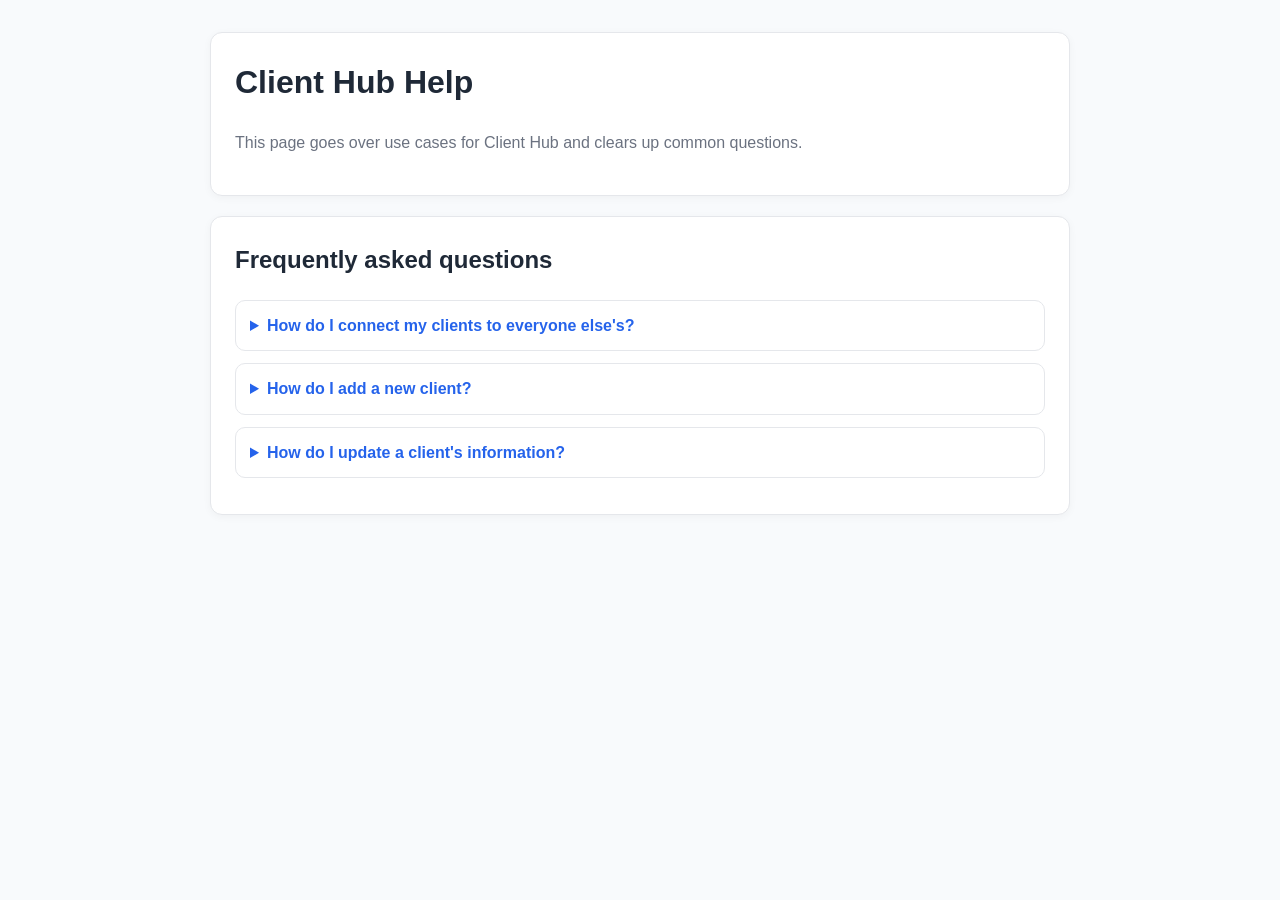
==== help.html @ 7e9824b3 "Added help page, added ability to delete clients, can edit contact info now" ====
<!DOCTYPE html>
<html lang="en">
<head>
  <meta charset="UTF-8" />
  <meta name="viewport" content="width=device-width, initial-scale=1.0" />
  <title>Client Hub Help</title>
  <style>
    :root {
      color-scheme: light;
      --ink: #1f2937;
      --muted: #6b7280;
      --paper: #f8fafc;
      --card: #ffffff;
      --rule: #e5e7eb;
      --blue: #2563eb;
    }

    * { box-sizing: border-box; }
    body {
      margin: 0;
      font-family: Arial, Helvetica, sans-serif;
      background: var(--paper);
      color: var(--ink);
      line-height: 1.6;
    }

    .page {
      max-width: 900px;
      margin: 0 auto;
      padding: 32px 20px 48px;
    }

    .card {
      background: var(--card);
      border: 1px solid var(--rule);
      border-radius: 12px;
      padding: 24px;
      box-shadow: 0 2px 8px rgba(0,0,0,0.04);
      margin-bottom: 20px;
    }

    h1, h2, h3 { margin-top: 0; }
    p { color: var(--muted); }

    details {
      border: 1px solid var(--rule);
      border-radius: 10px;
      padding: 12px 14px;
      background: #fff;
      margin-bottom: 12px;
    }

    summary {
      cursor: pointer;
      font-weight: 600;
      color: var(--blue);
    }

    details p {
      margin: 10px 0 0;
      color: var(--ink);
    }
  </style>
</head>
<body>
  <div class="page">
    <div class="card">
      <h1>Client Hub Help</h1>
      <p>
        This page goes over use cases for Client Hub and clears up common questions.
      </p>
    </div>

    <div class="card">
      <h2>Frequently asked questions</h2>

      <details>
        <summary>How do I connect my clients to everyone else's?</summary>
        <p>Under the "Data" tab, you have two options:</p>
        <ul>
          <li><strong>Load shared file</strong> - This replaces your local data with the shared file. Make sure to save your own copy first if you have unsaved changes you don't want to lose.</li>
          <li><strong>Merge shared file</strong> - This adds any new clients or users from the shared file without overwriting your current local records.</li>
            <p>NOTE: Changes to clients are asynchronous, please figure out how to fix this issue.</p>
        </ul>
        </details>

      <details>
        <summary>How do I add a new client?</summary>
        <p>Under "Quick Add", you can enter the client's information.  To add campaigns and other details, you will need to navigate to the Clients or Reminders tab, click on the client, and add the ad being worked on.</p>
        <p>The graphics team is able to attach the path to the proof files.</p>
      </details>

      <details>
        <summary>How do I update a client's information?</summary>
        <p>To update a client's information, navigate to the Clients or Reminders tab, click on the client, and edit the details as needed.</p>
      </details>
    </div>
  </div>
</body>
</html>
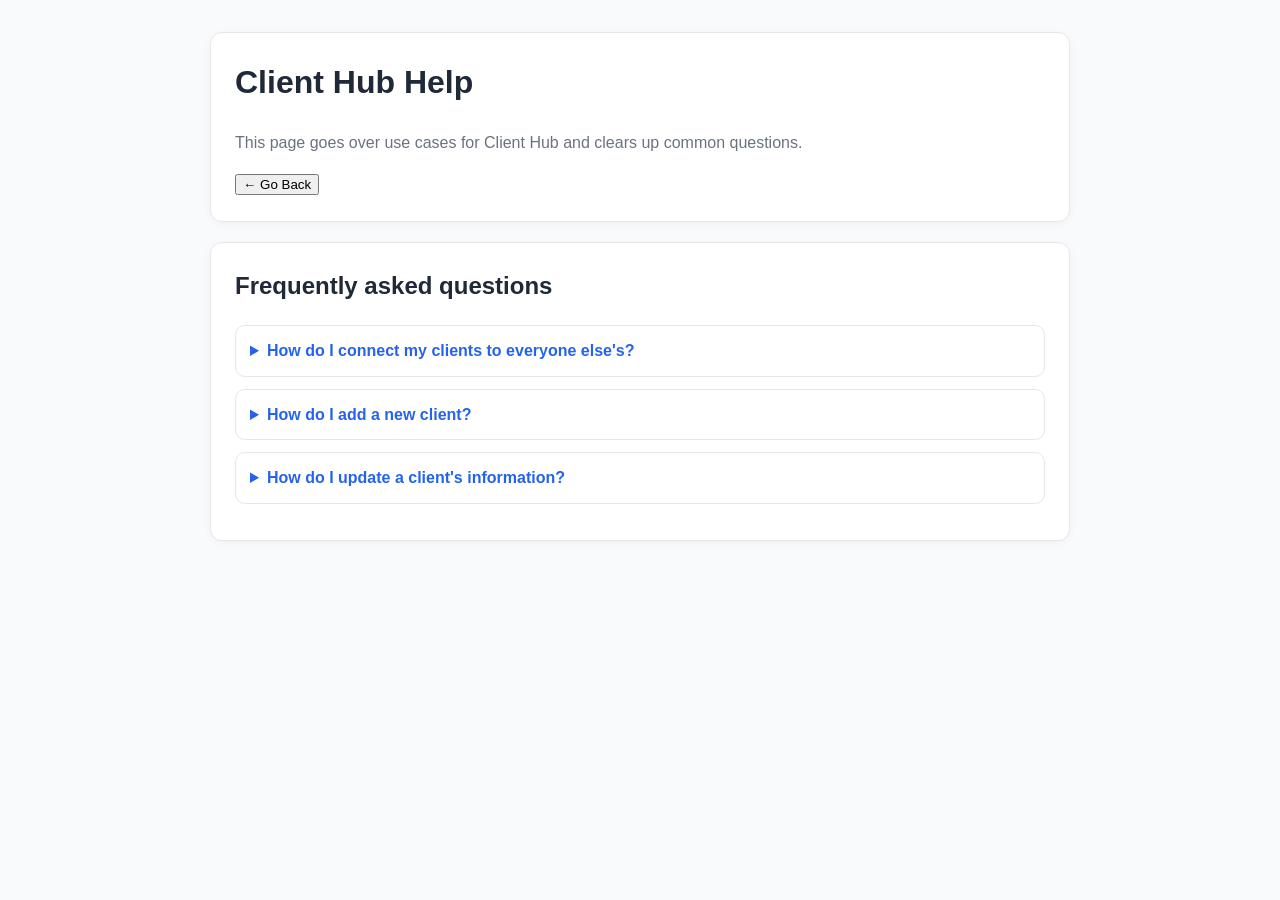
==== commit 04372d7f: "added a "go back" button that I forgot" ====
--- a/help.html
+++ b/help.html
@@ -69,6 +69,9 @@
       <p>
         This page goes over use cases for Client Hub and clears up common questions.
       </p>
+      <a href="index.html">
+        <button type="button">← Go Back</button>
+      </a>
     </div>
 
     <div class="card">
@@ -80,7 +83,6 @@
         <ul>
           <li><strong>Load shared file</strong> - This replaces your local data with the shared file. Make sure to save your own copy first if you have unsaved changes you don't want to lose.</li>
           <li><strong>Merge shared file</strong> - This adds any new clients or users from the shared file without overwriting your current local records.</li>
-            <p>NOTE: Changes to clients are asynchronous, please figure out how to fix this issue.</p>
         </ul>
         </details>
 
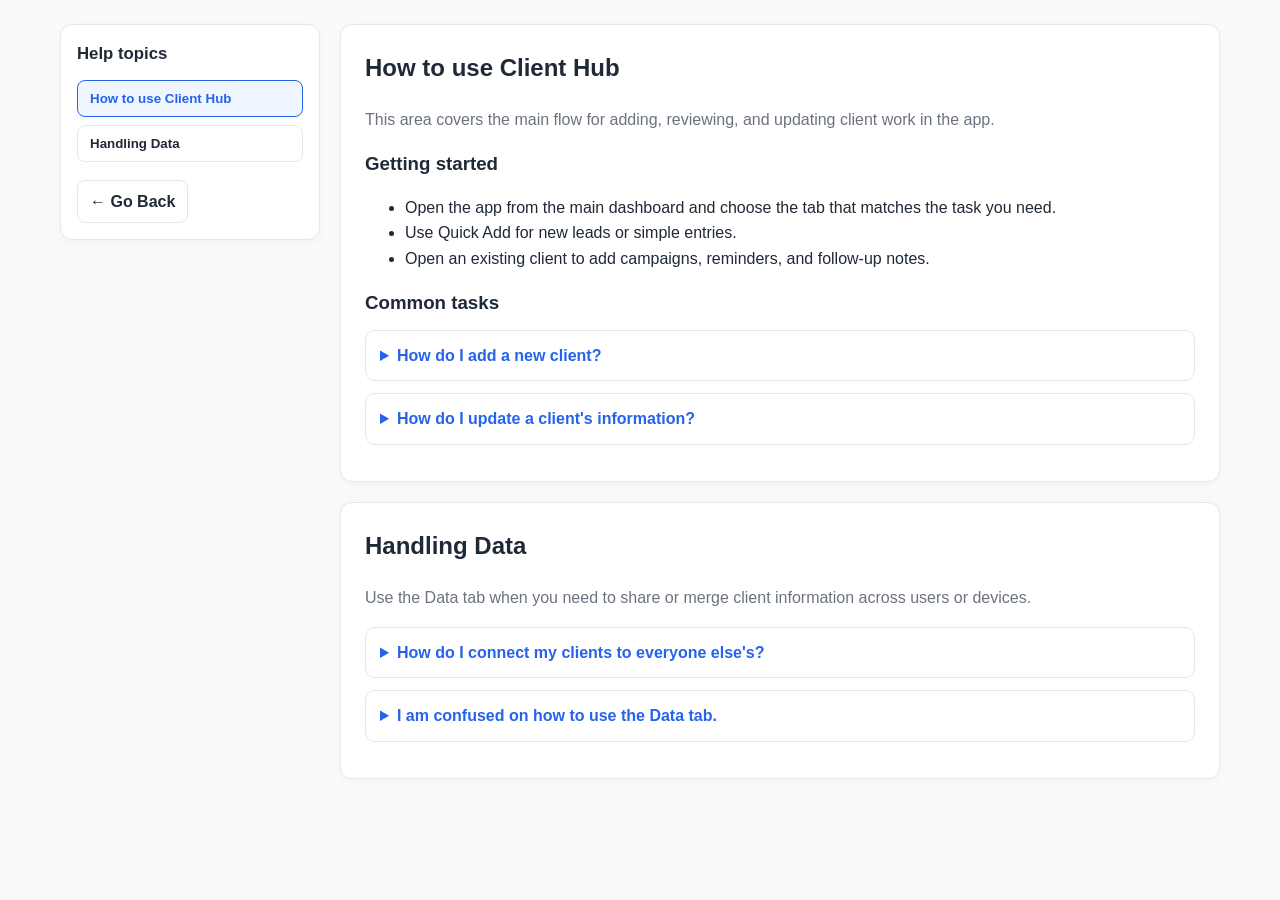
==== commit bfd3b6e1: "updated help page, began implementing view for file Path" ====
--- a/help.html
+++ b/help.html
@@ -13,6 +13,7 @@
       --card: #ffffff;
       --rule: #e5e7eb;
       --blue: #2563eb;
+      --blue-soft: #eff6ff;
     }
 
     * { box-sizing: border-box; }
@@ -25,9 +26,57 @@
     }
 
     .page {
-      max-width: 900px;
+      max-width: 1200px;
       margin: 0 auto;
-      padding: 32px 20px 48px;
+      padding: 24px 20px 48px;
+    }
+
+    .layout {
+      display: grid;
+      grid-template-columns: 260px 1fr;
+      gap: 20px;
+      align-items: start;
+    }
+
+    .sidebar {
+      background: var(--card);
+      border: 1px solid var(--rule);
+      border-radius: 12px;
+      padding: 16px;
+      position: sticky;
+      top: 20px;
+      box-shadow: 0 2px 8px rgba(0,0,0,0.04);
+    }
+
+    .sidebar h2 {
+      margin: 0 0 12px;
+      font-size: 1.05rem;
+    }
+
+    .nav-btn {
+      display: block;
+      width: 100%;
+      text-align: left;
+      padding: 10px 12px;
+      margin-bottom: 8px;
+      border: 1px solid var(--rule);
+      border-radius: 8px;
+      background: #fff;
+      color: var(--ink);
+      cursor: pointer;
+      font-weight: 600;
+    }
+
+    .nav-btn.active {
+      background: var(--blue-soft);
+      border-color: var(--blue);
+      color: var(--blue);
+    }
+
+    .content {
+      display: flex;
+      flex-direction: column;
+      gap: 20px;
     }
 
     .card {
@@ -36,11 +85,15 @@
       border-radius: 12px;
       padding: 24px;
       box-shadow: 0 2px 8px rgba(0,0,0,0.04);
-      margin-bottom: 20px;
     }
 
     h1, h2, h3 { margin-top: 0; }
     p { color: var(--muted); }
+
+    .section-title {
+      margin-bottom: 12px;
+      color: var(--ink);
+    }
 
     details {
       border: 1px solid var(--rule);
@@ -56,47 +109,109 @@
       color: var(--blue);
     }
 
-    details p {
+    details p,
+    details li {
       margin: 10px 0 0;
       color: var(--ink);
+    }
+
+    .back-btn {
+      padding: 8px 12px;
+      border: 1px solid var(--rule);
+      border-radius: 8px;
+      background: #fff;
+      cursor: pointer;
+      font-weight: 600;
+      color: var(--ink);
+      text-decoration: none;
+      display: inline-block;
+      margin-top: 10px;
+    }
+
+    @media (max-width: 800px) {
+      .layout {
+        grid-template-columns: 1fr;
+      }
+
+      .sidebar {
+        position: static;
+      }
     }
   </style>
 </head>
 <body>
   <div class="page">
-    <div class="card">
-      <h1>Client Hub Help</h1>
-      <p>
-        This page goes over use cases for Client Hub and clears up common questions.
-      </p>
-      <a href="index.html">
-        <button type="button">← Go Back</button>
-      </a>
-    </div>
-
-    <div class="card">
-      <h2>Frequently asked questions</h2>
-
-      <details>
-        <summary>How do I connect my clients to everyone else's?</summary>
-        <p>Under the "Data" tab, you have two options:</p>
-        <ul>
-          <li><strong>Load shared file</strong> - This replaces your local data with the shared file. Make sure to save your own copy first if you have unsaved changes you don't want to lose.</li>
-          <li><strong>Merge shared file</strong> - This adds any new clients or users from the shared file without overwriting your current local records.</li>
-        </ul>
-        </details>
-
-      <details>
-        <summary>How do I add a new client?</summary>
-        <p>Under "Quick Add", you can enter the client's information.  To add campaigns and other details, you will need to navigate to the Clients or Reminders tab, click on the client, and add the ad being worked on.</p>
-        <p>The graphics team is able to attach the path to the proof files.</p>
-      </details>
-
-      <details>
-        <summary>How do I update a client's information?</summary>
-        <p>To update a client's information, navigate to the Clients or Reminders tab, click on the client, and edit the details as needed.</p>
-      </details>
+    <div class="layout">
+      <aside class="sidebar">
+        <h2>Help topics</h2>
+        <button class="nav-btn active" type="button" data-target="how-to-use">How to use Client Hub</button>
+        <button class="nav-btn" type="button" data-target="handling-data">Handling Data</button>
+        <a class="back-btn" href="index.html">← Go Back</a>
+      </aside>
+
+      <div class="content">
+        <section id="how-to-use" class="card">
+          <h1>How to use Client Hub</h1>
+          <p>This area covers the main flow for adding, reviewing, and updating client work in the app.</p>
+
+          <h3 class="section-title">Getting started</h3>
+          <ul>
+            <li>Open the app from the main dashboard and choose the tab that matches the task you need.</li>
+            <li>Use Quick Add for new leads or simple entries.</li>
+            <li>Open an existing client to add campaigns, reminders, and follow-up notes.</li>
+          </ul>
+
+          <h3 class="section-title">Common tasks</h3>
+          <details>
+            <summary>How do I add a new client?</summary>
+            <p>Under "Quick Add", enter the client details. To add campaigns and other project information, open the client from the Clients or Reminders tab and update the record there.</p>
+            <p>The graphics team can also attach proof file paths from the client record.</p>
+          </details>
+
+          <details>
+            <summary>How do I update a client's information?</summary>
+            <p>Navigate to the Clients or Reminders tab, click the client, and edit the details as needed.</p>
+          </details>
+        </section>
+
+        <section id="handling-data" class="card">
+          <h2>Handling Data</h2>
+          <p>Use the Data tab when you need to share or merge client information across users or devices.</p>
+
+          <details>
+            <summary>How do I connect my clients to everyone else's?</summary>
+            <p>Under the "Data" tab, you have two options:</p>
+            <ul>
+              <li><strong>Load shared file</strong> - This replaces your local data with the shared file. Save a copy first if you want to keep your current data.</li>
+              <li><strong>Merge shared file</strong> - This adds any new clients or users from the shared file without overwriting your current local records.</li>
+            </ul>
+          </details>
+
+          <details>
+            <summary>I am confused on how to use the Data tab.</summary>
+            <li><strong>Shared Folder</strong> - This is where you can merge your clients into the main file, as well as pull everyone else's clients.  This is so the Graphics team can access your clients and attach proofs for each ad / campaign.</li>
+            <li><strong>Save File</strong> - This downloads the most concurrent client list, which includes both you and other colleague's client data and campaign data.  This is to back up your data and be able to merge with the main folder.</li>
+            <li><strong>Merge Shared File</strong> - You first choose your most recent save file (ends in .json), and after selecting it, make sure that you have a shared folder chosen.  When you press "Merge file", it will take your uploaded file and cross reference to see if it needs to add new clients.</li>
+          </details>
+        </section>
+      </div>
     </div>
   </div>
+
+  <script>
+    document.querySelectorAll('.nav-btn').forEach((button) => {
+      button.addEventListener('click', () => {
+        document.querySelectorAll('.nav-btn').forEach((btn) => btn.classList.remove('active'));
+        button.classList.add('active');
+
+        const targetId = button.getAttribute('data-target');
+        const targetSection = document.getElementById(targetId);
+
+        if (targetSection) {
+          targetSection.scrollIntoView({ behavior: 'smooth', block: 'start' });
+        }
+      });
+    });
+  </script>
 </body>
 </html>
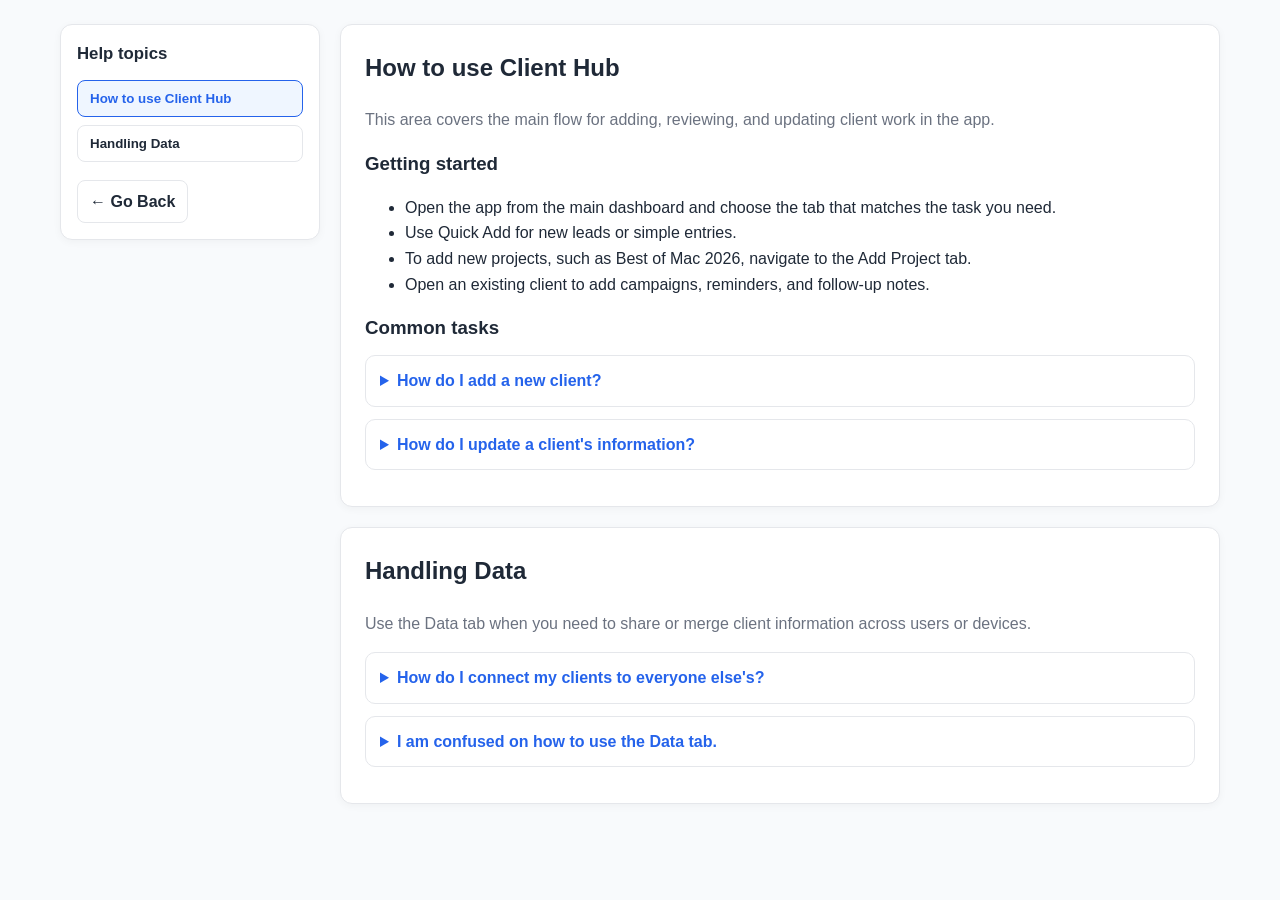
==== commit f06103c4: "Updated a bit of help documentation, changed built-in data" ====
--- a/help.html
+++ b/help.html
@@ -158,6 +158,7 @@
           <ul>
             <li>Open the app from the main dashboard and choose the tab that matches the task you need.</li>
             <li>Use Quick Add for new leads or simple entries.</li>
+            <li>To add new projects, such as Best of Mac 2026, navigate to the Add Project tab.</li>
             <li>Open an existing client to add campaigns, reminders, and follow-up notes.</li>
           </ul>
 
@@ -165,12 +166,13 @@
           <details>
             <summary>How do I add a new client?</summary>
             <p>Under "Quick Add", enter the client details. To add campaigns and other project information, open the client from the Clients or Reminders tab and update the record there.</p>
-            <p>The graphics team can also attach proof file paths from the client record.</p>
+            <p>Users can attach proof file paths from the client record.</p>
+            <p>To edit the client's details, click the client, and edit the details as needed.</p>
           </details>
 
           <details>
             <summary>How do I update a client's information?</summary>
-            <p>Navigate to the Clients or Reminders tab, click the client, and edit the details as needed.</p>
+            
           </details>
         </section>
 
@@ -180,16 +182,16 @@
 
           <details>
             <summary>How do I connect my clients to everyone else's?</summary>
-            <p>Under the "Data" tab, you have two options:</p>
+            <p>Under the "Data" tab, you have three options:</p>
             <ul>
-              <li><strong>Load shared file</strong> - This replaces your local data with the shared file. Save a copy first if you want to keep your current data.</li>
-              <li><strong>Merge shared file</strong> - This adds any new clients or users from the shared file without overwriting your current local records.</li>
+              <li><strong>Export file</strong> - This exports the current data you have in your project.  It does not effect your current data.</li>
+              <li><strong>Import file</strong> - Imports data from a saved JSON file.  This will overwrite your current data on the program.</li>
             </ul>
           </details>
 
-          <details>
+            <details>
             <summary>I am confused on how to use the Data tab.</summary>
-            <li><strong>Shared Folder</strong> - This is where you can merge your clients into the main file, as well as pull everyone else's clients.  This is so the Graphics team can access your clients and attach proofs for each ad / campaign.</li>
+            <li><strong>Shared Folder</strong> - This is where you can merge your clients into the main file, as well as pull everyone else's clients.  This is so other team members can access your clients and attach proofs for each ad / campaign.</li>
             <li><strong>Save File</strong> - This downloads the most concurrent client list, which includes both you and other colleague's client data and campaign data.  This is to back up your data and be able to merge with the main folder.</li>
             <li><strong>Merge Shared File</strong> - You first choose your most recent save file (ends in .json), and after selecting it, make sure that you have a shared folder chosen.  When you press "Merge file", it will take your uploaded file and cross reference to see if it needs to add new clients.</li>
           </details>
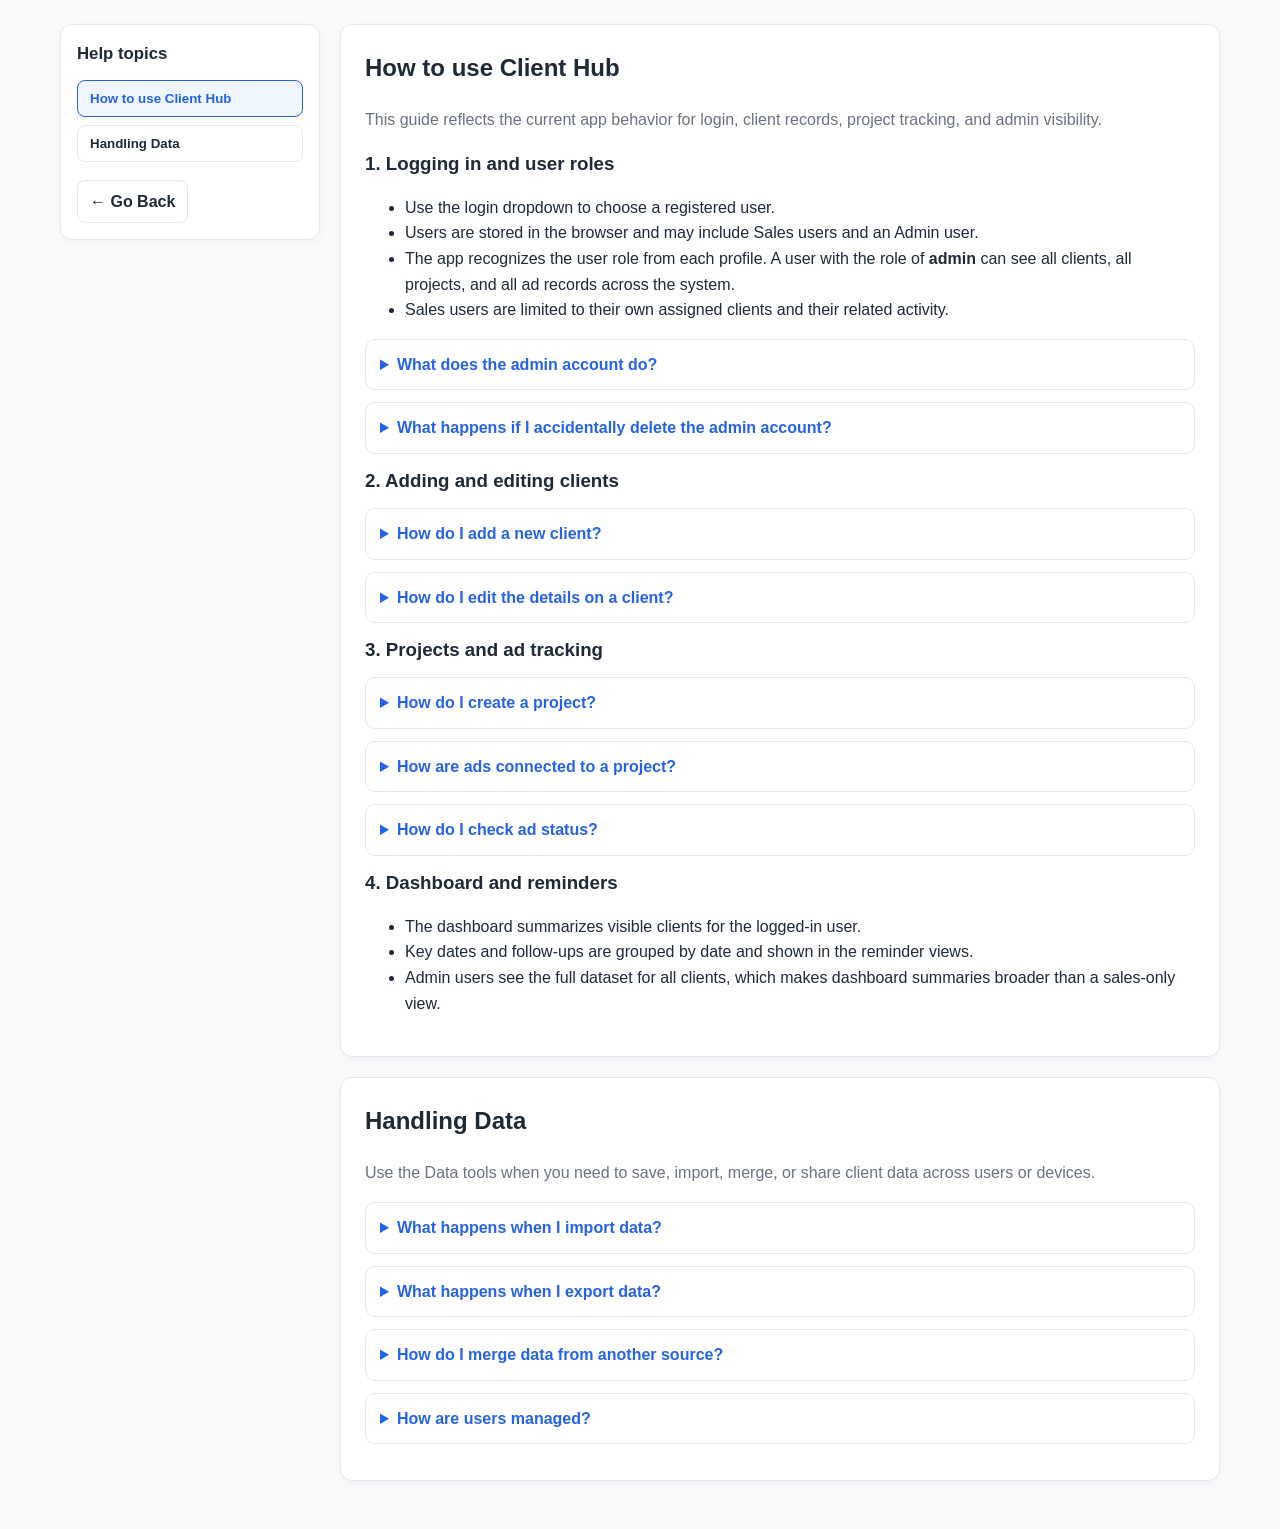
==== commit 34cf73a3: "Updated help docs" ====
--- a/help.html
+++ b/help.html
@@ -152,48 +152,88 @@
       <div class="content">
         <section id="how-to-use" class="card">
           <h1>How to use Client Hub</h1>
-          <p>This area covers the main flow for adding, reviewing, and updating client work in the app.</p>
-
-          <h3 class="section-title">Getting started</h3>
+          <p>This guide reflects the current app behavior for login, client records, project tracking, and admin visibility.</p>
+
+          <h3 class="section-title">1. Logging in and user roles</h3>
           <ul>
-            <li>Open the app from the main dashboard and choose the tab that matches the task you need.</li>
-            <li>Use Quick Add for new leads or simple entries.</li>
-            <li>To add new projects, such as Best of Mac 2026, navigate to the Add Project tab.</li>
-            <li>Open an existing client to add campaigns, reminders, and follow-up notes.</li>
+            <li>Use the login dropdown to choose a registered user.</li>
+            <li>Users are stored in the browser and may include Sales users and an Admin user.</li>
+            <li>The app recognizes the user role from each profile. A user with the role of <strong>admin</strong> can see all clients, all projects, and all ad records across the system.</li>
+            <li>Sales users are limited to their own assigned clients and their related activity.</li>
           </ul>
 
-          <h3 class="section-title">Common tasks</h3>
+          <details>
+            <summary>What does the admin account do?</summary>
+            <p>The admin account is meant to act as a dashboard-level user. It can review the full client list, view all project records, and inspect all ad work without being restricted to one person's assigned clients.</p>
+          </details>
+          
+          <details>
+            <summary>What happens if I accidentally delete the admin account?</summary>
+            <p>If you accidentally delete the admin account, the app will automatically recreate it when the user list is loaded.</p>
+          </details>
+
+          <h3 class="section-title">2. Adding and editing clients</h3>
           <details>
             <summary>How do I add a new client?</summary>
-            <p>Under "Quick Add", enter the client details. To add campaigns and other project information, open the client from the Clients or Reminders tab and update the record there.</p>
-            <p>Users can attach proof file paths from the client record.</p>
-            <p>To edit the client's details, click the client, and edit the details as needed.</p>
-          </details>
-
-          <details>
-            <summary>How do I update a client's information?</summary>
-            
-          </details>
+            <p>Use the Quick Add section to create a new client record quickly. The app will assign the current logged-in user as the client owner when available.</p>
+            <p>Once the client is created, you can open the client detail page to add contact information, relationships, notes, key dates, and ad campaigns.</p>
+          </details>
+
+          <details>
+            <summary>How do I edit the details on a client?</summary>
+            <p>Open the client from the directory or dashboard, then edit the fields shown on the detail page. This includes relationship, business type, contact info, notes, and similar record details.</p>
+            <p>When a client is deleted, the app removes the client record from the saved data and refreshes the directory/dashboard view.</p>
+          </details>
+
+          <h3 class="section-title">3. Projects and ad tracking</h3>
+          <details>
+            <summary>How do I create a project?</summary>
+            <p>Open the Projects area and add a project name, optional end date, and note. The project is then available to attach to ad records.</p>
+          </details>
+
+          <details>
+            <summary>How are ads connected to a project?</summary>
+            <p>From a client detail page, add an ad campaign and choose a project from the project dropdown if needed. Each ad can reference a project and keep its own status history.</p>
+            <p>On the project page, you can see which ads are linked to that project and which client they belong to.</p>
+          </details>
+
+          <details>
+            <summary>How do I check ad status?</summary>
+            <p>Each ad keeps a status history. The app shows the newest status first and displays related tracking and reminders in the dashboard and client detail views.</p>
+          </details>
+
+          <h3 class="section-title">4. Dashboard and reminders</h3>
+          <ul>
+            <li>The dashboard summarizes visible clients for the logged-in user.</li>
+            <li>Key dates and follow-ups are grouped by date and shown in the reminder views.</li>
+            <li>Admin users see the full dataset for all clients, which makes dashboard summaries broader than a sales-only view.</li>
+          </ul>
         </section>
 
         <section id="handling-data" class="card">
           <h2>Handling Data</h2>
-          <p>Use the Data tab when you need to share or merge client information across users or devices.</p>
-
-          <details>
-            <summary>How do I connect my clients to everyone else's?</summary>
-            <p>Under the "Data" tab, you have three options:</p>
-            <ul>
-              <li><strong>Export file</strong> - This exports the current data you have in your project.  It does not effect your current data.</li>
-              <li><strong>Import file</strong> - Imports data from a saved JSON file.  This will overwrite your current data on the program.</li>
-            </ul>
-          </details>
-
-            <details>
-            <summary>I am confused on how to use the Data tab.</summary>
-            <li><strong>Shared Folder</strong> - This is where you can merge your clients into the main file, as well as pull everyone else's clients.  This is so other team members can access your clients and attach proofs for each ad / campaign.</li>
-            <li><strong>Save File</strong> - This downloads the most concurrent client list, which includes both you and other colleague's client data and campaign data.  This is to back up your data and be able to merge with the main folder.</li>
-            <li><strong>Merge Shared File</strong> - You first choose your most recent save file (ends in .json), and after selecting it, make sure that you have a shared folder chosen.  When you press "Merge file", it will take your uploaded file and cross reference to see if it needs to add new clients.</li>
+          <p>Use the Data tools when you need to save, import, merge, or share client data across users or devices.</p>
+
+          <details>
+            <summary>What happens when I import data?</summary>
+            <p>Importing a file replaces the current local data with the imported JSON structure. It is a full local replacement, so use it carefully and make sure you are importing the correct file.</p>
+          </details>
+
+          <details>
+            <summary>What happens when I export data?</summary>
+            <p>Export saves the current client/project records to a JSON file so you can back up the data or send it to another user or device.</p>
+          </details>
+
+          <details>
+            <summary>How do I merge data from another source?</summary>
+            <p>Use the merge function with a saved file and compare it against the current app data. The app cross-checks client records and adds missing entries rather than replacing everything blindly.</p>
+            <p>This is useful for combining client lists from coworkers or a shared copy without losing the current local work.</p>
+          </details>
+
+          <details>
+            <summary>How are users managed?</summary>
+            <p>The app stores registered users locally. New users can be added from the user management area and assigned the default Sales role unless they are explicitly created as admin.</p>
+            <p>Admin access is enforced by the role value, and the app ensures an admin user is present in the list if it is missing.</p>
           </details>
         </section>
       </div>
